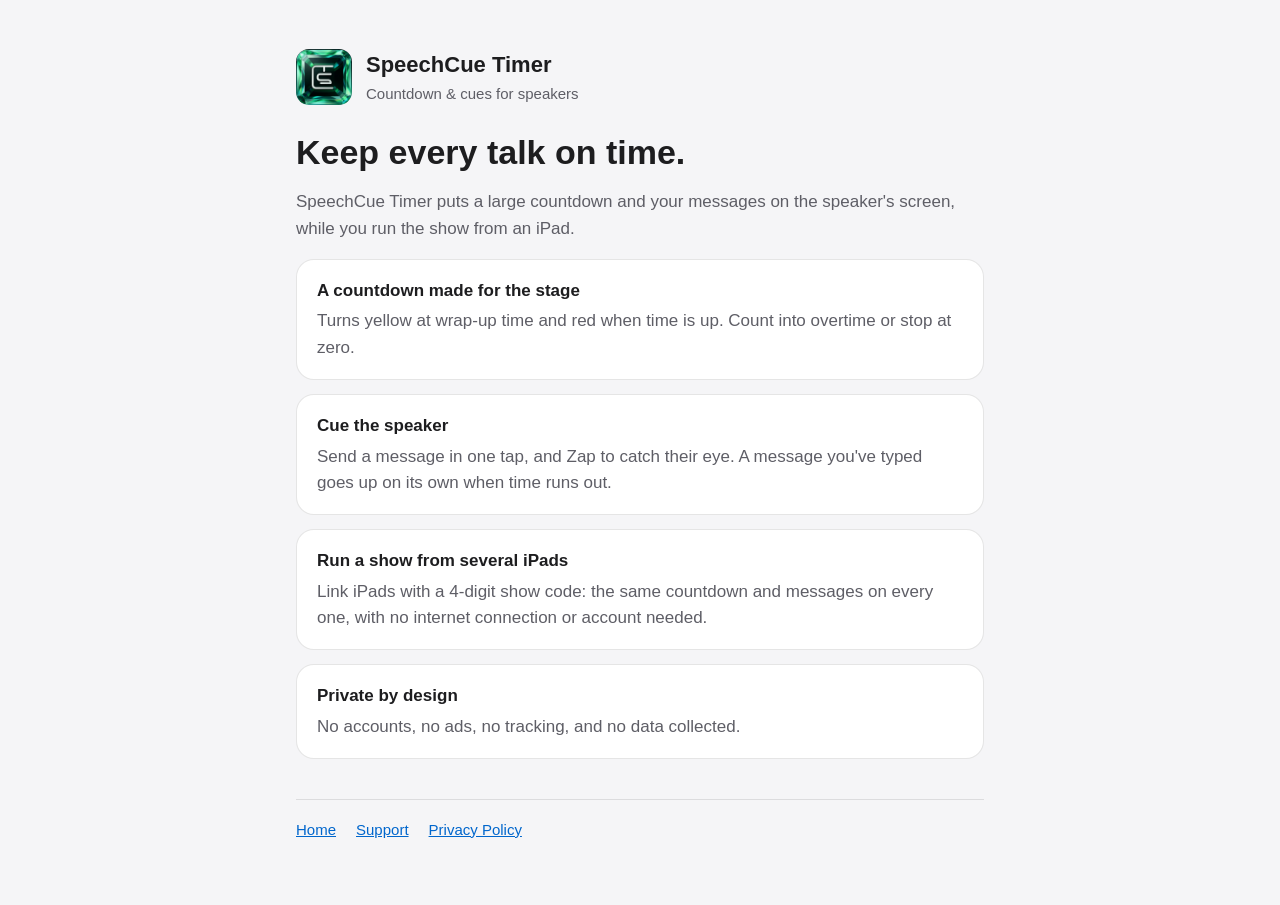
==== docs/index.html @ 54c32097 "App Store materials: listing, privacy/support pages, screenshots - AppStore/Listing.md: name, subtit" ====
<!doctype html>
<html lang="en">
<head>
<meta charset="utf-8">
<meta name="viewport" content="width=device-width, initial-scale=1">
<title>SpeechCue Timer</title>
<meta name="description" content="A countdown and cue timer for speakers, run from an iPad.">
<link rel="icon" href="icon.png">
<link rel="stylesheet" href="style.css">
</head>
<body>
<main>
<header>
  <img src="icon.png" alt="">
  <div><div class="name">SpeechCue Timer</div><div class="tag">Countdown &amp; cues for speakers</div></div>
</header>
<h1>Keep every talk on time.</h1>
<p class="muted">SpeechCue Timer puts a large countdown and your messages on the speaker's screen, while you run the show from an iPad.</p>

<div class="card"><h3>A countdown made for the stage</h3><p>Turns yellow at wrap-up time and red when time is up. Count into overtime or stop at zero.</p></div>
<div class="card"><h3>Cue the speaker</h3><p>Send a message in one tap, and Zap to catch their eye. A message you've typed goes up on its own when time runs out.</p></div>
<div class="card"><h3>Run a show from several iPads</h3><p>Link iPads with a 4-digit show code: the same countdown and messages on every one, with no internet connection or account needed.</p></div>
<div class="card"><h3>Private by design</h3><p>No accounts, no ads, no tracking, and no data collected.</p></div>
<nav>
  <a href="index.html">Home</a>
  <a href="support.html">Support</a>
  <a href="privacy.html">Privacy Policy</a>
</nav>
</main>
</body>
</html>
---- docs/style.css ----
:root {
  --bg: #0a0a0c; --card: #16161a; --text: #f5f5f7; --muted: rgba(235,235,245,0.62);
  --accent: #30d158; --link: #64d2ff; --line: rgba(255,255,255,0.1);
}
@media (prefers-color-scheme: light) {
  :root:not([data-theme="dark"]) {
    --bg: #f5f5f7; --card: #ffffff; --text: #1d1d1f; --muted: #5e5e66;
    --accent: #1a8f3c; --link: #0066cc; --line: rgba(0,0,0,0.1);
  }
}
* { box-sizing: border-box; }
body {
  margin: 0; background: var(--bg); color: var(--text);
  font: 17px/1.55 -apple-system, BlinkMacSystemFont, "SF Pro Text", "Helvetica Neue", Arial, sans-serif;
}
main { max-width: 720px; margin: 0 auto; padding: 48px 16px 64px; }
header { display: flex; align-items: center; gap: 14px; margin-bottom: 28px; }
header img { width: 56px; height: 56px; border-radius: 13px; }
header .name { font-size: 22px; font-weight: 700; }
header .tag { color: var(--muted); font-size: 15px; }
h1 { font-size: 34px; line-height: 1.15; margin: 0 0 8px; }
h2 { font-size: 21px; margin: 36px 0 8px; }
p, li { color: var(--text); }
.muted { color: var(--muted); }
a { color: var(--link); }
.card { background: var(--card); border: 1px solid var(--line); border-radius: 18px; padding: 18px 20px; margin: 14px 0; }
.card h3 { margin: 0 0 4px; font-size: 17px; }
.card p { margin: 0; color: var(--muted); }
nav { margin-top: 40px; padding-top: 18px; border-top: 1px solid var(--line); display: flex; gap: 20px; flex-wrap: wrap; font-size: 15px; }
.dot { display: inline-block; width: 9px; height: 9px; border-radius: 50%; background: var(--accent); margin-right: 8px; }
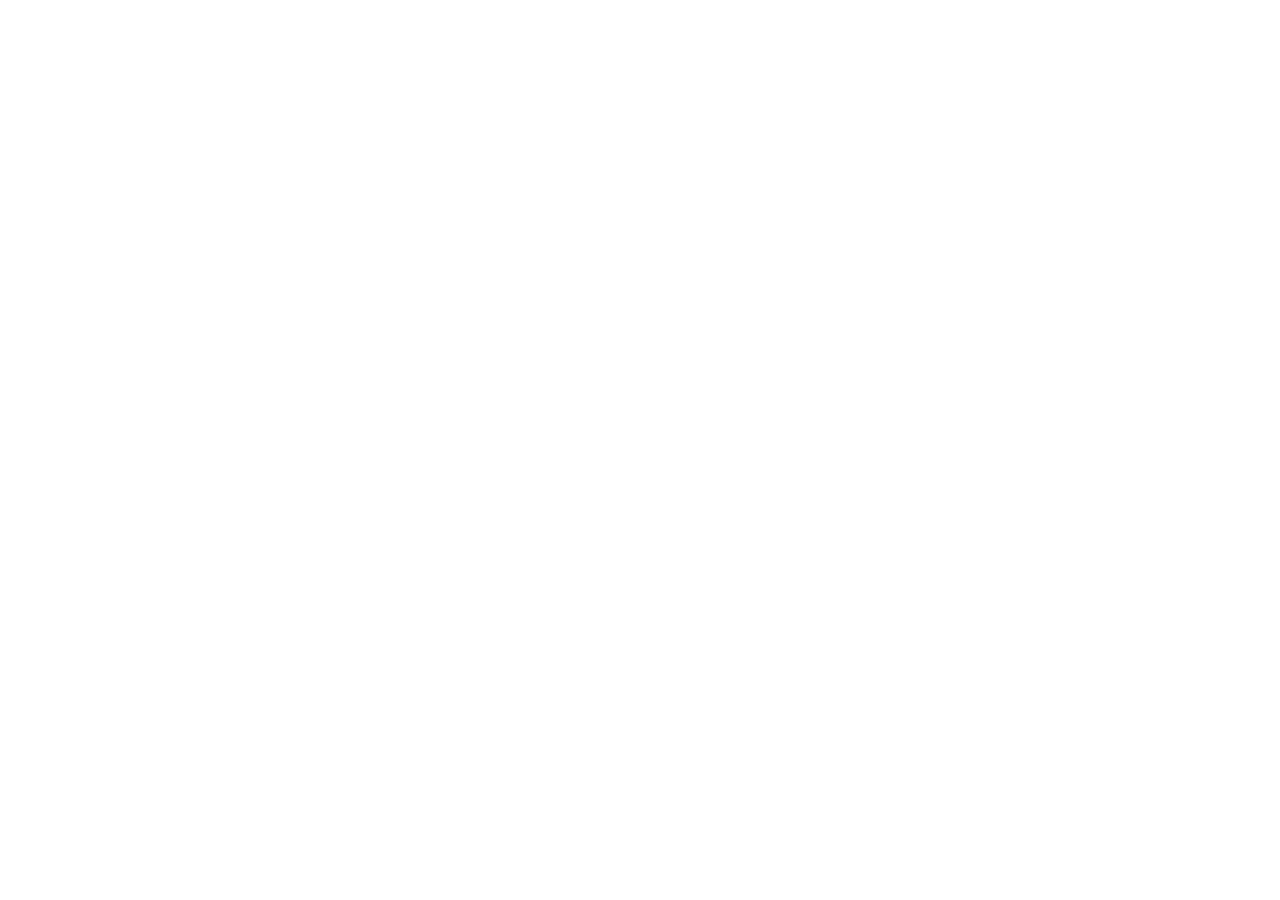
==== commit a6a451ad: "Move the support and privacy pages to simpleplaypro.com The pages now live on the company site (simp" ====
--- a/docs/index.html
+++ b/docs/index.html
@@ -4,28 +4,17 @@
 <meta charset="utf-8">
 <meta name="viewport" content="width=device-width, initial-scale=1">
 <title>SpeechCue Timer</title>
-<meta name="description" content="A countdown and cue timer for speakers, run from an iPad.">
-<link rel="icon" href="icon.png">
+<!-- These pages moved to simpleplaypro.com; this copy only forwards old links. -->
+<link rel="canonical" href="https://www.simpleplaypro.com/speechcue-timer">
+<meta http-equiv="refresh" content="0; url=https://www.simpleplaypro.com/speechcue-timer">
+<meta name="robots" content="noindex">
 <link rel="stylesheet" href="style.css">
 </head>
 <body>
 <main>
-<header>
-  <img src="icon.png" alt="">
-  <div><div class="name">SpeechCue Timer</div><div class="tag">Countdown &amp; cues for speakers</div></div>
-</header>
-<h1>Keep every talk on time.</h1>
-<p class="muted">SpeechCue Timer puts a large countdown and your messages on the speaker's screen, while you run the show from an iPad.</p>
-
-<div class="card"><h3>A countdown made for the stage</h3><p>Turns yellow at wrap-up time and red when time is up. Count into overtime or stop at zero.</p></div>
-<div class="card"><h3>Cue the speaker</h3><p>Send a message in one tap, and Zap to catch their eye. A message you've typed goes up on its own when time runs out.</p></div>
-<div class="card"><h3>Run a show from several iPads</h3><p>Link iPads with a 4-digit show code: the same countdown and messages on every one, with no internet connection or account needed.</p></div>
-<div class="card"><h3>Private by design</h3><p>No accounts, no ads, no tracking, and no data collected.</p></div>
-<nav>
-  <a href="index.html">Home</a>
-  <a href="support.html">Support</a>
-  <a href="privacy.html">Privacy Policy</a>
-</nav>
+<h1>SpeechCue Timer</h1>
+<p>This page has moved to <a href="https://www.simpleplaypro.com/speechcue-timer">www.simpleplaypro.com/speechcue-timer</a>.</p>
 </main>
+<script>location.replace("https://www.simpleplaypro.com/speechcue-timer");</script>
 </body>
 </html>
